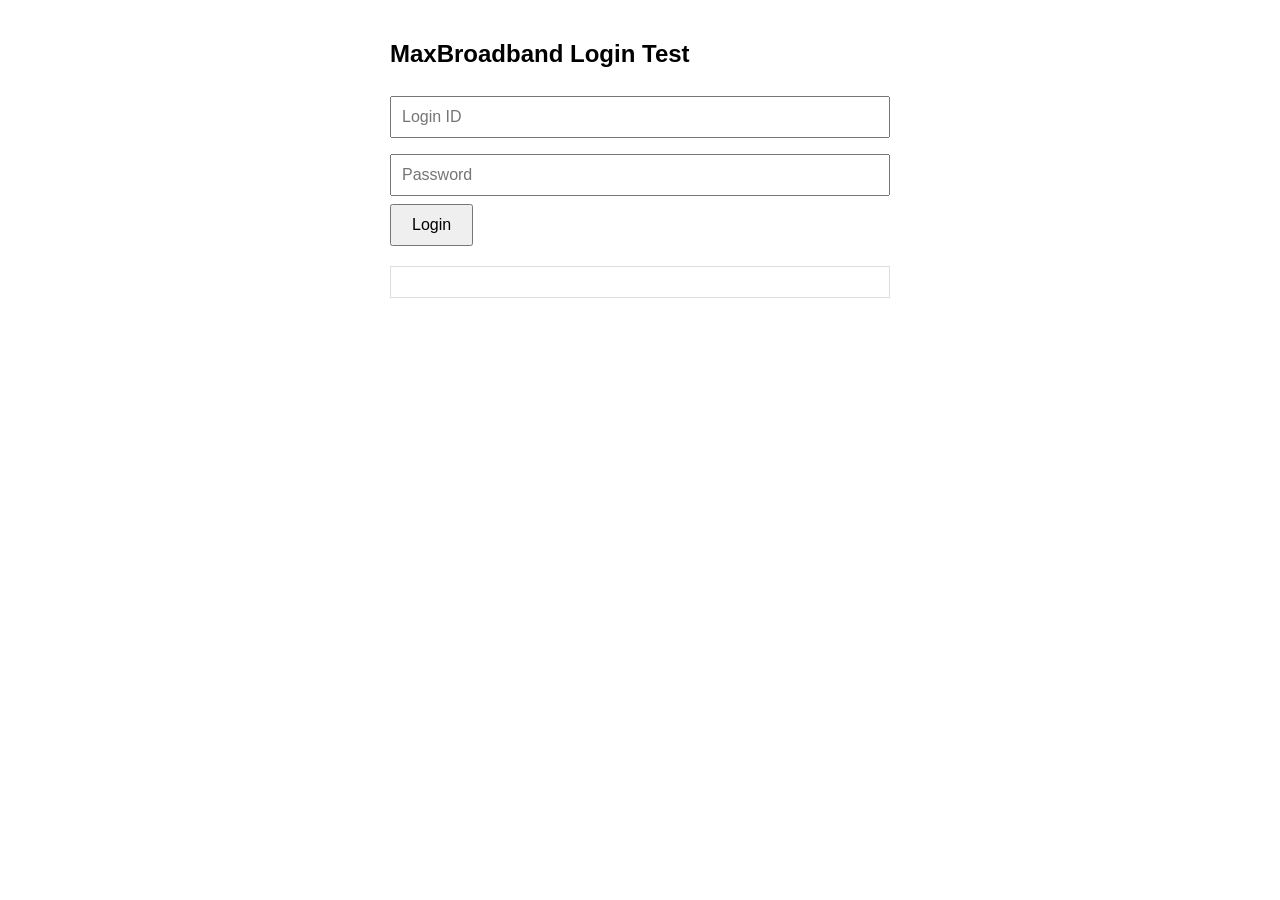
==== app/index.html @ 8b1e8afd "Update and rename Index.html to index.html" ====
<!DOCTYPE html>
<html lang="en">
<head>
<meta charset="UTF-8">
<meta name="viewport" content="width=device-width, initial-scale=1.0">
<title>MaxBroadband Test</title>

<style>
body{
    font-family:Arial,Helvetica,sans-serif;
    max-width:500px;
    margin:40px auto;
}

input{
    width:100%;
    padding:10px;
    margin:8px 0;
    font-size:16px;
    box-sizing:border-box;
}

button{
    padding:10px 20px;
    font-size:16px;
    cursor:pointer;
}

#result{
    margin-top:20px;
    padding:15px;
    border:1px solid #ddd;
    white-space:pre-wrap;
}
</style>

</head>
<body>

<h2>MaxBroadband Login Test</h2>

<input
id="loginid"
type="text"
placeholder="Login ID">

<input
id="password"
type="password"
placeholder="Password">

<button onclick="login()">Login</button>

<div id="result"></div>

<script>

const API_URL="https://script.google.com/macros/s/AKfycbzWi2x4UZiRpmOGsx5fCsBOaH9tG3mG81Mv1aFG2BUrvxnAa3AdLWZ3X69BQLiJ2ZZ1gQ/exec";

async function login(){

    const loginid=document.getElementById("loginid").value.trim();
    const password=document.getElementById("password").value.trim();

    document.getElementById("result").innerHTML="Loading...";

    try{

        const url=
        API_URL+
        "?action=login"+
        "&loginid="+encodeURIComponent(loginid)+
        "&password="+encodeURIComponent(password);

        const response=await fetch(url);

        const data=await response.json();

        if(data.success){

            document.getElementById("result").innerHTML=
`Customer Name : ${data.data["Customer Name"]}

Customer ID : ${data.data["Customer ID"]}

Contact No : ${data.data["Contact No"]}

Mail ID : ${data.data["Mail ID"]}`;

        }else{

            document.getElementById("result").innerHTML=data.message;

        }

    }catch(err){

        document.getElementById("result").innerHTML=err;

    }

}

</script>

</body>
</html>
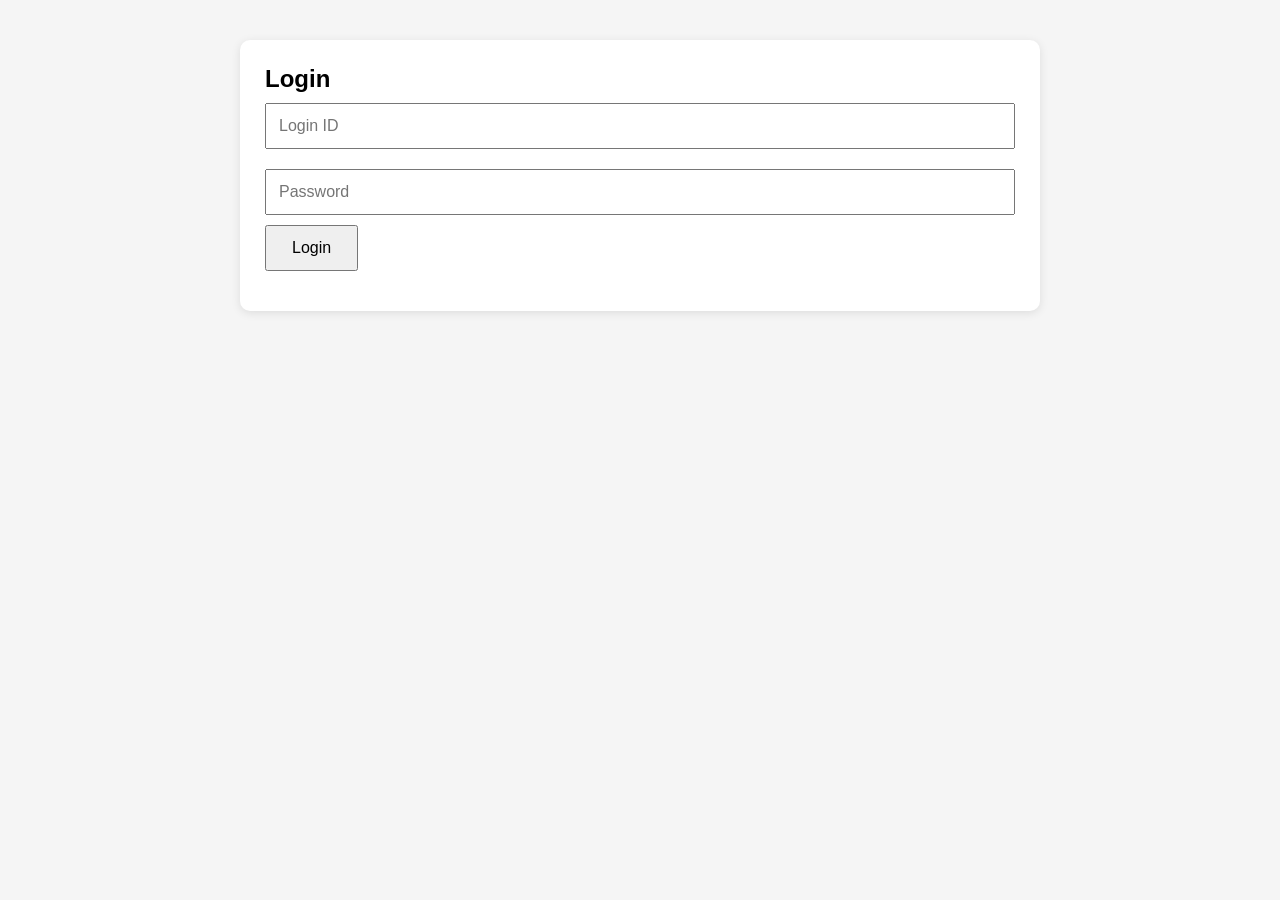
==== commit 5b7724f9: "Update index.html" ====
--- a/app/index.html
+++ b/app/index.html
@@ -3,55 +3,118 @@
 <head>
 <meta charset="UTF-8">
 <meta name="viewport" content="width=device-width, initial-scale=1.0">
-<title>MaxBroadband Test</title>
+<title>MaxBroadband Login Test</title>
 
 <style>
+*{
+    margin:0;
+    padding:0;
+    box-sizing:border-box;
+    font-family:Arial,Helvetica,sans-serif;
+}
+
 body{
-    font-family:Arial,Helvetica,sans-serif;
-    max-width:500px;
-    margin:40px auto;
+    background:#f5f5f5;
+    padding:40px;
+}
+
+.container{
+    max-width:800px;
+    margin:auto;
+}
+
+.card{
+    background:#fff;
+    padding:25px;
+    border-radius:10px;
+    box-shadow:0 2px 10px rgba(0,0,0,.1);
 }
 
 input{
     width:100%;
-    padding:10px;
-    margin:8px 0;
+    padding:12px;
+    margin:10px 0;
     font-size:16px;
-    box-sizing:border-box;
 }
 
 button{
-    padding:10px 20px;
+    padding:12px 25px;
+    cursor:pointer;
     font-size:16px;
-    cursor:pointer;
 }
 
-#result{
-    margin-top:20px;
-    padding:15px;
-    border:1px solid #ddd;
-    white-space:pre-wrap;
+#error{
+    color:red;
+    margin-top:15px;
+    font-weight:bold;
+}
+
+#dashboard{
+    display:none;
+    margin-top:30px;
+}
+
+table{
+    width:100%;
+    border-collapse:collapse;
+}
+
+td{
+    padding:10px;
+    border-bottom:1px solid #eee;
+}
+
+td:first-child{
+    width:220px;
+    font-weight:bold;
+    background:#fafafa;
 }
 </style>
 
 </head>
 <body>
 
-<h2>MaxBroadband Login Test</h2>
+<div class="container">
 
-<input
-id="loginid"
-type="text"
-placeholder="Login ID">
+<div class="card">
 
-<input
-id="password"
-type="password"
-placeholder="Password">
+<h2>Login</h2>
+
+<input id="loginid" placeholder="Login ID">
+
+<input id="password" type="password" placeholder="Password">
 
 <button onclick="login()">Login</button>
 
-<div id="result"></div>
+<div id="error"></div>
+
+<div id="dashboard">
+
+<h2 style="margin:20px 0;">Customer Details</h2>
+
+<table>
+
+<tr><td>Customer Name</td><td id="customerName"></td></tr>
+<tr><td>Customer ID</td><td id="customerId"></td></tr>
+<tr><td>Contact No</td><td id="contactNo"></td></tr>
+<tr><td>Mail ID</td><td id="mailId"></td></tr>
+<tr><td>Address</td><td id="address"></td></tr>
+<tr><td>Plan Home</td><td id="planHome"></td></tr>
+<tr><td>Plan B</td><td id="planB"></td></tr>
+<tr><td>OTT Plan</td><td id="ottPlan"></td></tr>
+<tr><td>TV Plan</td><td id="tvPlan"></td></tr>
+<tr><td>Device Detail</td><td id="deviceDetail"></td></tr>
+<tr><td>Installation Date</td><td id="installationDate"></td></tr>
+<tr><td>Recharge Date</td><td id="rechargeDate"></td></tr>
+<tr><td>Expiry Date</td><td id="expiryDate"></td></tr>
+
+</table>
+
+</div>
+
+</div>
+
+</div>
 
 <script>
 
@@ -59,43 +122,54 @@
 
 async function login(){
 
+    document.getElementById("error").innerHTML="";
+    document.getElementById("dashboard").style.display="none";
+
     const loginid=document.getElementById("loginid").value.trim();
     const password=document.getElementById("password").value.trim();
 
-    document.getElementById("result").innerHTML="Loading...";
-
     try{
 
-        const url=
-        API_URL+
+        const url=API_URL+
         "?action=login"+
         "&loginid="+encodeURIComponent(loginid)+
         "&password="+encodeURIComponent(password);
 
         const response=await fetch(url);
 
-        const data=await response.json();
+        const text=await response.text();
 
-        if(data.success){
+        const result=JSON.parse(text);
 
-            document.getElementById("result").innerHTML=
-`Customer Name : ${data.data["Customer Name"]}
+        if(!result.success){
 
-Customer ID : ${data.data["Customer ID"]}
-
-Contact No : ${data.data["Contact No"]}
-
-Mail ID : ${data.data["Mail ID"]}`;
-
-        }else{
-
-            document.getElementById("result").innerHTML=data.message;
+            document.getElementById("error").innerHTML=result.message;
+            return;
 
         }
 
-    }catch(err){
+        const d=result.data;
 
-        document.getElementById("result").innerHTML=err;
+        document.getElementById("customerName").innerText=d["Customer Name"]||"";
+        document.getElementById("customerId").innerText=d["Customer ID"]||"";
+        document.getElementById("contactNo").innerText=d["Contact No"]||"";
+        document.getElementById("mailId").innerText=d["Mail ID"]||"";
+        document.getElementById("address").innerText=d["address"]||"";
+        document.getElementById("planHome").innerText=d["Plan home"]||"";
+        document.getElementById("planB").innerText=d["Plan B"]||"";
+        document.getElementById("ottPlan").innerText=d["OTT Plan"]||"";
+        document.getElementById("tvPlan").innerText=d["TV Plan"]||"";
+        document.getElementById("deviceDetail").innerText=d["Device Detail"]||"";
+        document.getElementById("installationDate").innerText=d["Installation  date"]||"";
+        document.getElementById("rechargeDate").innerText=d["Recharge date"]||"";
+        document.getElementById("expiryDate").innerText=d["Expiry Date"]||"";
+
+        document.getElementById("dashboard").style.display="block";
+
+    }
+    catch(err){
+
+        document.getElementById("error").innerHTML=err;
 
     }
 
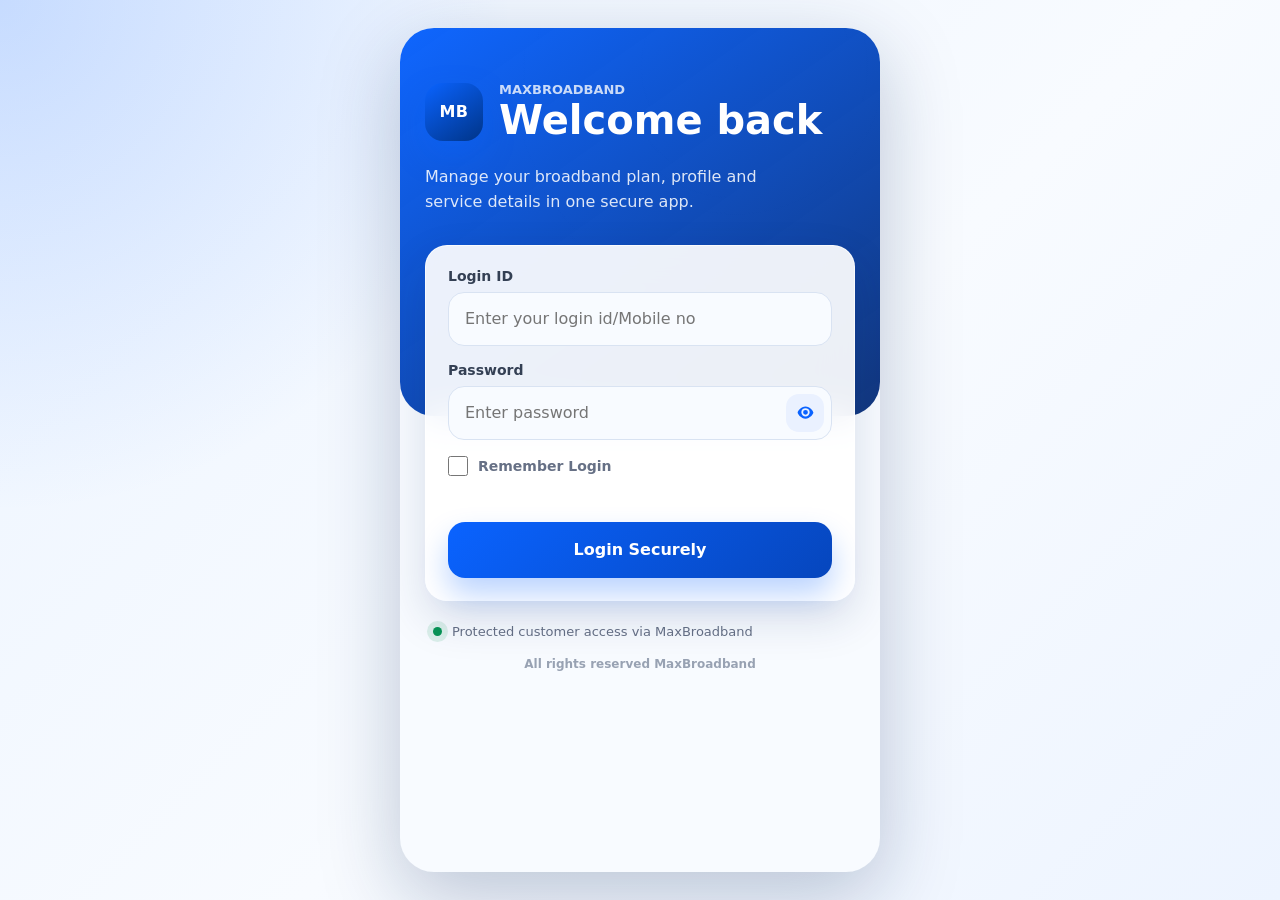
==== commit 12030a31: "Add files via upload" ====
--- a/app/index.html
+++ b/app/index.html
@@ -1,181 +1,175 @@
 <!DOCTYPE html>
 <html lang="en">
 <head>
-<meta charset="UTF-8">
-<meta name="viewport" content="width=device-width, initial-scale=1.0">
-<title>MaxBroadband Login Test</title>
-
-<style>
-*{
-    margin:0;
-    padding:0;
-    box-sizing:border-box;
-    font-family:Arial,Helvetica,sans-serif;
-}
-
-body{
-    background:#f5f5f5;
-    padding:40px;
-}
-
-.container{
-    max-width:800px;
-    margin:auto;
-}
-
-.card{
-    background:#fff;
-    padding:25px;
-    border-radius:10px;
-    box-shadow:0 2px 10px rgba(0,0,0,.1);
-}
-
-input{
-    width:100%;
-    padding:12px;
-    margin:10px 0;
-    font-size:16px;
-}
-
-button{
-    padding:12px 25px;
-    cursor:pointer;
-    font-size:16px;
-}
-
-#error{
-    color:red;
-    margin-top:15px;
-    font-weight:bold;
-}
-
-#dashboard{
-    display:none;
-    margin-top:30px;
-}
-
-table{
-    width:100%;
-    border-collapse:collapse;
-}
-
-td{
-    padding:10px;
-    border-bottom:1px solid #eee;
-}
-
-td:first-child{
-    width:220px;
-    font-weight:bold;
-    background:#fafafa;
-}
-</style>
-
+    <meta charset="UTF-8">
+    <meta name="viewport" content="width=device-width, initial-scale=1, viewport-fit=cover">
+    <meta name="theme-color" content="#0a63ff">
+    <meta name="description" content="MaxBroadband customer portal for profile and plan details.">
+    <meta name="apple-mobile-web-app-capable" content="yes">
+    <meta name="apple-mobile-web-app-status-bar-style" content="black-translucent">
+    <meta name="apple-mobile-web-app-title" content="MaxBroadband">
+    <title>MaxBroadband</title>
+    <link rel="manifest" href="manifest.json">
+    <link rel="icon" href="assets/favicon.svg" type="image/svg+xml">
+    <link rel="apple-touch-icon" href="assets/icon-192.png">
+    <link rel="stylesheet" href="css/style.css">
 </head>
 <body>
+    <div id="splash" class="splash" aria-hidden="true">
+        <div class="brand-mark brand-mark-lg">MB</div>
+        <div class="splash-loader"></div>
+    </div>
 
-<div class="container">
+    <main class="phone-shell" id="app">
+        <section class="screen login-screen is-active" id="loginScreen" aria-labelledby="loginTitle">
+            <div class="login-bg"></div>
+            <div class="login-content">
+                <div class="brand-row">
+                    <div class="brand-mark" aria-label="MaxBroadband logo">MB</div>
+                    <div>
+                        <p class="eyebrow">MaxBroadband</p>
+                        <h1 id="loginTitle">Welcome back</h1>
+                    </div>
+                </div>
 
-<div class="card">
+                <p class="login-subtitle">Manage your broadband plan, profile and service details in one secure app.</p>
 
-<h2>Login</h2>
+                <form id="loginForm" class="login-card" autocomplete="on">
+                    <label class="field">
+                        <span>Login ID</span>
+                        <input id="loginid" name="loginid" type="text" inputmode="text" autocomplete="username" placeholder="Enter your login id/Mobile no" required>
+                    </label>
 
-<input id="loginid" placeholder="Login ID">
+                    <label class="field password-field">
+                        <span>Password</span>
+                        <div class="password-wrap">
+                            <input id="password" name="password" type="password" autocomplete="current-password" placeholder="Enter password" required>
+                            <button class="icon-btn" id="togglePassword" type="button" aria-label="Show password">
+                                <svg viewBox="0 0 24 24" aria-hidden="true"><path d="M12 5c5 0 9 5.2 9 7s-4 7-9 7-9-5.2-9-7 4-7 9-7Zm0 11.5A4.5 4.5 0 1 0 12 7a4.5 4.5 0 0 0 0 9.5Zm0-2A2.5 2.5 0 1 1 12 9a2.5 2.5 0 0 1 0 5.5Z"/></svg>
+                            </button>
+                        </div>
+                    </label>
 
-<input id="password" type="password" placeholder="Password">
+                    <div class="form-options">
+                        <label class="checkline">
+                            <input id="rememberLogin" type="checkbox">
+                            <span>Remember Login</span>
+                        </label>
+                    </div>
 
-<button onclick="login()">Login</button>
+                    <div id="loginError" class="error-message" role="alert"></div>
 
-<div id="error"></div>
+                    <button id="loginButton" class="primary-btn" type="submit">
+                        <span>Login Securely</span>
+                        <span class="btn-spinner" aria-hidden="true"></span>
+                    </button>
+                </form>
 
-<div id="dashboard">
+                <div class="trust-strip">
+                    <span></span>
+                    <p>Protected customer access via MaxBroadband</p>
+                </div>
 
-<h2 style="margin:20px 0;">Customer Details</h2>
+                <p class="copyright">All rights reserved MaxBroadband</p>
+            </div>
+        </section>
 
-<table>
+        <section class="screen home-screen" id="homeScreen" aria-label="Customer dashboard">
+            <div class="pull-indicator" id="pullIndicator">Release to refresh</div>
 
-<tr><td>Customer Name</td><td id="customerName"></td></tr>
-<tr><td>Customer ID</td><td id="customerId"></td></tr>
-<tr><td>Contact No</td><td id="contactNo"></td></tr>
-<tr><td>Mail ID</td><td id="mailId"></td></tr>
-<tr><td>Address</td><td id="address"></td></tr>
-<tr><td>Plan Home</td><td id="planHome"></td></tr>
-<tr><td>Plan B</td><td id="planB"></td></tr>
-<tr><td>OTT Plan</td><td id="ottPlan"></td></tr>
-<tr><td>TV Plan</td><td id="tvPlan"></td></tr>
-<tr><td>Device Detail</td><td id="deviceDetail"></td></tr>
-<tr><td>Installation Date</td><td id="installationDate"></td></tr>
-<tr><td>Recharge Date</td><td id="rechargeDate"></td></tr>
-<tr><td>Expiry Date</td><td id="expiryDate"></td></tr>
+            <header class="home-header">
+                <div>
+                    <p class="greeting" id="greeting">Good Morning</p>
+                    <h2 id="headerName">Customer</h2>
+                    <p class="customer-id" id="headerCustomerId">ID</p>
+                </div>
+                <div class="header-actions">
+                    <button class="install-btn" id="installButton" type="button">Install</button>
+                    <button class="logout-btn" id="logoutButton" type="button">Logout</button>
+                    <button class="avatar" id="avatar" type="button" aria-label="Customer account">MB</button>
+                </div>
+            </header>
 
-</table>
+            <div class="status-card">
+                <div>
+                    <p>Connection Status</p>
+                    <h3 id="connectionStatus">Checking</h3>
+                </div>
+                <span class="status-badge" id="statusBadge">-</span>
+            </div>
 
-</div>
+            <div class="success-toast" id="successToast" role="status">
+                <span class="checkmark"></span>
+                Login successful
+            </div>
 
-</div>
+            <section class="tab-panel is-active" id="profileTab" aria-labelledby="profileNav">
+                <div class="section-heading">
+                    <p>Account</p>
+                    <h3>Profile</h3>
+                </div>
+                <div class="cards-grid" id="profileCards"></div>
+            </section>
 
-</div>
+            <section class="tab-panel" id="planTab" aria-labelledby="planNav">
+                <div class="section-heading">
+                    <p>Subscription</p>
+                    <h3>My Plan</h3>
+                </div>
+                <div class="plan-hero">
+                    <div>
+                        <p>Primary plan</p>
+                        <h3 id="planTitle">Broadband Plan</h3>
+                        <small id="daysLeft">Plan validity unavailable</small>
+                    </div>
+                    <span class="status-badge" id="planStatus">-</span>
+                </div>
+                <div class="cards-grid" id="planCards"></div>
+            </section>
 
-<script>
+            <div class="empty-state" id="emptyState">
+                <div class="empty-icon">!</div>
+                <h3>No details found</h3>
+                <p>Your account is connected, but these details are not available yet.</p>
+            </div>
 
-const API_URL="https://script.google.com/macros/s/AKfycbzWi2x4UZiRpmOGsx5fCsBOaH9tG3mG81Mv1aFG2BUrvxnAa3AdLWZ3X69BQLiJ2ZZ1gQ/exec";
+            <nav class="bottom-nav" aria-label="Primary navigation">
+                <button class="nav-btn is-active" id="profileNav" type="button" data-tab="profileTab">
+                    <svg viewBox="0 0 24 24" aria-hidden="true"><path d="M12 12a4 4 0 1 0 0-8 4 4 0 0 0 0 8Zm0 2c-4.4 0-8 2.2-8 5v1h16v-1c0-2.8-3.6-5-8-5Z"/></svg>
+                    <span>Profile</span>
+                </button>
+                <button class="nav-btn" id="planNav" type="button" data-tab="planTab">
+                    <svg viewBox="0 0 24 24" aria-hidden="true"><path d="M5 4h14a2 2 0 0 1 2 2v12a2 2 0 0 1-2 2H5a2 2 0 0 1-2-2V6a2 2 0 0 1 2-2Zm2 4v2h10V8H7Zm0 4v2h7v-2H7Z"/></svg>
+                    <span>My Plan</span>
+                </button>
+            </nav>
+        </section>
+    </main>
 
-async function login(){
+    <div class="install-overlay" id="installOverlay" hidden>
+        <div class="install-sheet" role="dialog" aria-modal="true" aria-labelledby="installTitle">
+            <div class="install-sheet-top">
+                <div class="brand-mark">MB</div>
+                <button class="sheet-close" id="closeInstallSheet" type="button" aria-label="Close install popup">x</button>
+            </div>
+            <h2 id="installTitle">Install MaxBroadband</h2>
+            <p>Get quick access to your profile, plan validity and broadband details from your home screen.</p>
+            <div class="install-actions">
+                <button class="secondary-btn" id="cancelInstall" type="button">Later</button>
+                <button class="primary-btn compact" id="confirmInstall" type="button">
+                    <span>Install App</span>
+                    <span class="btn-spinner" aria-hidden="true"></span>
+                </button>
+            </div>
+        </div>
+    </div>
 
-    document.getElementById("error").innerHTML="";
-    document.getElementById("dashboard").style.display="none";
+    <template id="skeletonTemplate">
+        <div class="detail-card skeleton"></div>
+        <div class="detail-card skeleton"></div>
+        <div class="detail-card skeleton"></div>
+    </template>
 
-    const loginid=document.getElementById("loginid").value.trim();
-    const password=document.getElementById("password").value.trim();
-
-    try{
-
-        const url=API_URL+
-        "?action=login"+
-        "&loginid="+encodeURIComponent(loginid)+
-        "&password="+encodeURIComponent(password);
-
-        const response=await fetch(url);
-
-        const text=await response.text();
-
-        const result=JSON.parse(text);
-
-        if(!result.success){
-
-            document.getElementById("error").innerHTML=result.message;
-            return;
-
-        }
-
-        const d=result.data;
-
-        document.getElementById("customerName").innerText=d["Customer Name"]||"";
-        document.getElementById("customerId").innerText=d["Customer ID"]||"";
-        document.getElementById("contactNo").innerText=d["Contact No"]||"";
-        document.getElementById("mailId").innerText=d["Mail ID"]||"";
-        document.getElementById("address").innerText=d["address"]||"";
-        document.getElementById("planHome").innerText=d["Plan home"]||"";
-        document.getElementById("planB").innerText=d["Plan B"]||"";
-        document.getElementById("ottPlan").innerText=d["OTT Plan"]||"";
-        document.getElementById("tvPlan").innerText=d["TV Plan"]||"";
-        document.getElementById("deviceDetail").innerText=d["Device Detail"]||"";
-        document.getElementById("installationDate").innerText=d["Installation  date"]||"";
-        document.getElementById("rechargeDate").innerText=d["Recharge date"]||"";
-        document.getElementById("expiryDate").innerText=d["Expiry Date"]||"";
-
-        document.getElementById("dashboard").style.display="block";
-
-    }
-    catch(err){
-
-        document.getElementById("error").innerHTML=err;
-
-    }
-
-}
-
-</script>
-
+    <script src="js/app.js" defer></script>
 </body>
 </html>
--- a/app/css/style.css
+++ b/app/css/style.css
@@ -0,0 +1,853 @@
+:root {
+    --brand: #0a63ff;
+    --brand-dark: #063ea8;
+    --brand-soft: #eaf1ff;
+    --ink: #101828;
+    --muted: #667085;
+    --line: #e5eaf2;
+    --surface: #ffffff;
+    --surface-soft: #f6f9ff;
+    --success: #079455;
+    --success-bg: #dcfae6;
+    --danger: #d92d20;
+    --danger-bg: #fee4e2;
+    --shadow: 0 18px 45px rgba(13, 45, 101, .14);
+    --radius: 22px;
+    --safe-bottom: env(safe-area-inset-bottom, 0px);
+}
+
+* {
+    box-sizing: border-box;
+    margin: 0;
+    padding: 0;
+    -webkit-tap-highlight-color: transparent;
+}
+
+html {
+    background: #dce8fb;
+}
+
+body {
+    min-height: 100vh;
+    min-height: 100dvh;
+    color: var(--ink);
+    background:
+        radial-gradient(circle at top left, rgba(65, 132, 255, .22), transparent 32rem),
+        linear-gradient(135deg, #ecf4ff 0%, #f8fbff 55%, #edf4ff 100%);
+    font-family: Inter, ui-sans-serif, system-ui, -apple-system, BlinkMacSystemFont, "Segoe UI", Arial, sans-serif;
+}
+
+button,
+input {
+    font: inherit;
+}
+
+button {
+    border: 0;
+    position: relative;
+    overflow: hidden;
+}
+
+.phone-shell {
+    position: relative;
+    width: 100%;
+    min-height: 100vh;
+    min-height: 100dvh;
+    margin: 0 auto;
+    background: #f8fbff;
+    overflow: hidden;
+}
+
+.screen {
+    display: none;
+    min-height: 100vh;
+    min-height: 100dvh;
+}
+
+.screen.is-active {
+    display: block;
+    animation: screenIn .32s ease both;
+}
+
+.splash {
+    position: fixed;
+    inset: 0;
+    z-index: 50;
+    display: grid;
+    place-content: center;
+    gap: 22px;
+    background: linear-gradient(150deg, #0a63ff, #073884);
+    transition: opacity .4s ease, visibility .4s ease;
+}
+
+.splash.is-hidden {
+    opacity: 0;
+    visibility: hidden;
+}
+
+.splash-loader {
+    width: 42px;
+    height: 42px;
+    border: 4px solid rgba(255, 255, 255, .32);
+    border-top-color: #fff;
+    border-radius: 50%;
+    animation: spin .8s linear infinite;
+    justify-self: center;
+}
+
+.brand-mark {
+    display: grid;
+    place-items: center;
+    width: 58px;
+    height: 58px;
+    flex: 0 0 auto;
+    color: #fff;
+    background: linear-gradient(145deg, #0a63ff, #003487);
+    border-radius: 18px;
+    box-shadow: 0 14px 30px rgba(10, 99, 255, .34);
+    font-weight: 900;
+    letter-spacing: .5px;
+}
+
+.brand-mark-lg {
+    width: 82px;
+    height: 82px;
+    border-radius: 26px;
+    background: rgba(255, 255, 255, .18);
+    border: 1px solid rgba(255, 255, 255, .28);
+    backdrop-filter: blur(16px);
+}
+
+.login-screen {
+    position: relative;
+    padding: max(28px, env(safe-area-inset-top)) 20px 24px;
+}
+
+.login-bg {
+    position: absolute;
+    inset: 0 0 auto 0;
+    height: 46%;
+    background:
+        linear-gradient(145deg, rgba(10, 99, 255, .98), rgba(3, 42, 117, .94)),
+        radial-gradient(circle at 70% 10%, rgba(255, 255, 255, .28), transparent 18rem);
+    border-bottom-left-radius: 34px;
+    border-bottom-right-radius: 34px;
+}
+
+.login-content {
+    position: relative;
+    z-index: 1;
+    max-width: 430px;
+    margin: 0 auto;
+    padding-top: 26px;
+}
+
+.brand-row {
+    display: flex;
+    align-items: center;
+    gap: 16px;
+    color: #fff;
+}
+
+.eyebrow {
+    color: rgba(255, 255, 255, .78);
+    font-size: 13px;
+    font-weight: 700;
+    text-transform: uppercase;
+}
+
+.brand-row h1 {
+    margin-top: 2px;
+    font-size: clamp(30px, 9vw, 40px);
+    line-height: 1.05;
+    letter-spacing: 0;
+}
+
+.login-subtitle {
+    max-width: 340px;
+    margin: 24px 0 30px;
+    color: rgba(255, 255, 255, .86);
+    font-size: 16px;
+    line-height: 1.55;
+}
+
+.login-card {
+    padding: 22px;
+    background: rgba(255, 255, 255, .92);
+    border: 1px solid rgba(255, 255, 255, .72);
+    border-radius: var(--radius);
+    box-shadow: var(--shadow);
+    backdrop-filter: blur(18px);
+}
+
+.field {
+    display: block;
+    margin-bottom: 16px;
+}
+
+.field span {
+    display: block;
+    margin-bottom: 8px;
+    color: #344054;
+    font-size: 14px;
+    font-weight: 800;
+}
+
+.field input {
+    width: 100%;
+    height: 54px;
+    padding: 0 16px;
+    color: var(--ink);
+    background: #f8fbff;
+    border: 1px solid #d9e3f2;
+    border-radius: 16px;
+    outline: none;
+    transition: border-color .2s ease, box-shadow .2s ease, background .2s ease;
+}
+
+.field input:focus {
+    background: #fff;
+    border-color: var(--brand);
+    box-shadow: 0 0 0 4px rgba(10, 99, 255, .12);
+}
+
+.password-wrap {
+    position: relative;
+}
+
+.password-wrap input {
+    padding-right: 58px;
+}
+
+.icon-btn {
+    position: absolute;
+    right: 8px;
+    top: 8px;
+    display: grid;
+    place-items: center;
+    width: 38px;
+    height: 38px;
+    color: var(--brand);
+    background: var(--brand-soft);
+    border-radius: 13px;
+    cursor: pointer;
+}
+
+svg {
+    width: 21px;
+    height: 21px;
+    fill: currentColor;
+}
+
+.form-options {
+    display: flex;
+    justify-content: space-between;
+    align-items: center;
+    margin-bottom: 14px;
+}
+
+.checkline {
+    display: flex;
+    align-items: center;
+    gap: 10px;
+    color: var(--muted);
+    font-size: 14px;
+    font-weight: 700;
+}
+
+.checkline input {
+    width: 20px;
+    height: 20px;
+    accent-color: var(--brand);
+}
+
+.error-message {
+    min-height: 22px;
+    margin-bottom: 10px;
+    color: var(--danger);
+    font-size: 14px;
+    font-weight: 800;
+    line-height: 1.45;
+}
+
+.primary-btn {
+    position: relative;
+    display: flex;
+    align-items: center;
+    justify-content: center;
+    gap: 12px;
+    width: 100%;
+    height: 56px;
+    color: #fff;
+    background: linear-gradient(135deg, #0a63ff, #0646bd);
+    border-radius: 17px;
+    box-shadow: 0 16px 30px rgba(10, 99, 255, .28);
+    font-weight: 900;
+    cursor: pointer;
+    overflow: hidden;
+    transition: transform .16s ease, box-shadow .16s ease;
+}
+
+.primary-btn:active {
+    transform: translateY(1px) scale(.99);
+}
+
+.primary-btn.is-loading {
+    pointer-events: none;
+}
+
+.btn-spinner {
+    display: none;
+    width: 19px;
+    height: 19px;
+    border: 3px solid rgba(255, 255, 255, .35);
+    border-top-color: #fff;
+    border-radius: 50%;
+    animation: spin .75s linear infinite;
+}
+
+.primary-btn.is-loading .btn-spinner {
+    display: inline-block;
+}
+
+.ripple {
+    position: absolute;
+    border-radius: 50%;
+    background: rgba(255, 255, 255, .42);
+    transform: scale(0);
+    animation: ripple .55s ease-out;
+    pointer-events: none;
+}
+
+.trust-strip {
+    display: flex;
+    align-items: center;
+    gap: 10px;
+    margin: 22px 8px 0;
+    color: var(--muted);
+    font-size: 13px;
+    line-height: 1.4;
+}
+
+.trust-strip span {
+    width: 9px;
+    height: 9px;
+    background: var(--success);
+    border-radius: 50%;
+    box-shadow: 0 0 0 6px rgba(7, 148, 85, .12);
+}
+
+.copyright {
+    margin-top: 16px;
+    color: #98a2b3;
+    font-size: 12px;
+    font-weight: 800;
+    text-align: center;
+}
+
+.home-screen {
+    position: relative;
+    padding: max(22px, env(safe-area-inset-top)) 18px calc(92px + var(--safe-bottom));
+    background:
+        linear-gradient(180deg, #0a63ff 0, #0a63ff 185px, #f8fbff 186px);
+}
+
+.home-header {
+    display: flex;
+    justify-content: space-between;
+    align-items: center;
+    gap: 16px;
+    margin: 8px 0 22px;
+    color: #fff;
+}
+
+.greeting {
+    color: rgba(255, 255, 255, .82);
+    font-size: 14px;
+    font-weight: 800;
+}
+
+.home-header h2 {
+    max-width: 250px;
+    margin-top: 5px;
+    font-size: 30px;
+    line-height: 1.05;
+    overflow-wrap: anywhere;
+}
+
+.customer-id {
+    margin-top: 7px;
+    color: rgba(255, 255, 255, .72);
+    font-size: 13px;
+    font-weight: 800;
+}
+
+.avatar {
+    display: grid;
+    place-items: center;
+    width: 56px;
+    height: 56px;
+    color: #0a63ff;
+    background: #fff;
+    border-radius: 19px;
+    box-shadow: 0 12px 28px rgba(0, 37, 107, .22);
+    font-weight: 900;
+}
+
+.header-actions {
+    display: flex;
+    align-items: center;
+    gap: 10px;
+}
+
+.logout-btn {
+    min-height: 38px;
+    padding: 0 12px;
+    color: #fff;
+    background: rgba(255, 255, 255, .18);
+    border: 1px solid rgba(255, 255, 255, .26);
+    border-radius: 13px;
+    font-size: 12px;
+    font-weight: 950;
+    cursor: pointer;
+    backdrop-filter: blur(12px);
+}
+
+.install-btn {
+    display: none;
+    min-height: 38px;
+    padding: 0 13px;
+    color: #0a63ff;
+    background: rgba(255, 255, 255, .92);
+    border-radius: 13px;
+    box-shadow: 0 10px 22px rgba(0, 37, 107, .16);
+    font-size: 12px;
+    font-weight: 950;
+    cursor: pointer;
+}
+
+.install-btn.is-visible {
+    display: inline-flex;
+    align-items: center;
+}
+
+.install-overlay {
+    position: fixed;
+    inset: 0;
+    z-index: 80;
+    display: grid;
+    place-items: end center;
+    padding: 18px;
+    background: rgba(16, 24, 40, .46);
+    backdrop-filter: blur(10px);
+}
+
+.install-overlay[hidden] {
+    display: none;
+}
+
+.install-sheet {
+    width: min(100%, 430px);
+    padding: 20px;
+    color: var(--ink);
+    background:
+        linear-gradient(180deg, rgba(255, 255, 255, .96), rgba(248, 251, 255, .96)),
+        radial-gradient(circle at top right, rgba(10, 99, 255, .16), transparent 13rem);
+    border: 1px solid rgba(255, 255, 255, .82);
+    border-radius: 26px;
+    box-shadow: 0 24px 80px rgba(12, 39, 89, .32);
+    animation: sheetIn .28s ease both;
+}
+
+.install-sheet-top {
+    display: flex;
+    align-items: center;
+    justify-content: space-between;
+    margin-bottom: 16px;
+}
+
+.sheet-close {
+    display: grid;
+    place-items: center;
+    width: 38px;
+    height: 38px;
+    color: var(--muted);
+    background: #eef4ff;
+    border-radius: 13px;
+    font-size: 18px;
+    font-weight: 900;
+    cursor: pointer;
+}
+
+.install-sheet h2 {
+    font-size: 24px;
+    line-height: 1.15;
+}
+
+.install-sheet p {
+    margin-top: 9px;
+    color: var(--muted);
+    line-height: 1.55;
+}
+
+.install-actions {
+    display: grid;
+    grid-template-columns: .85fr 1.15fr;
+    gap: 10px;
+    margin-top: 20px;
+}
+
+.secondary-btn {
+    min-height: 52px;
+    color: var(--brand);
+    background: var(--brand-soft);
+    border-radius: 16px;
+    font-weight: 950;
+    cursor: pointer;
+}
+
+.primary-btn.compact {
+    height: 52px;
+    border-radius: 16px;
+}
+
+.status-card,
+.plan-hero {
+    display: flex;
+    align-items: center;
+    justify-content: space-between;
+    gap: 12px;
+    margin-bottom: 18px;
+    padding: 18px;
+    background: rgba(255, 255, 255, .94);
+    border: 1px solid rgba(255, 255, 255, .78);
+    border-radius: var(--radius);
+    box-shadow: var(--shadow);
+}
+
+.status-card p,
+.plan-hero p,
+.section-heading p {
+    color: var(--muted);
+    font-size: 13px;
+    font-weight: 800;
+    text-transform: uppercase;
+}
+
+.status-card h3,
+.plan-hero h3 {
+    margin-top: 5px;
+    font-size: 20px;
+    line-height: 1.2;
+}
+
+.plan-hero small {
+    display: inline-block;
+    margin-top: 7px;
+    color: var(--muted);
+    font-size: 13px;
+    font-weight: 850;
+}
+
+.status-badge {
+    display: inline-flex;
+    align-items: center;
+    justify-content: center;
+    min-width: 78px;
+    min-height: 34px;
+    padding: 8px 12px;
+    border-radius: 999px;
+    background: #eef4ff;
+    color: var(--brand-dark);
+    font-size: 12px;
+    font-weight: 950;
+}
+
+.status-badge.active {
+    color: var(--success);
+    background: var(--success-bg);
+}
+
+.status-badge.expired {
+    color: var(--danger);
+    background: var(--danger-bg);
+}
+
+.section-heading {
+    margin: 22px 2px 12px;
+}
+
+.section-heading h3 {
+    margin-top: 3px;
+    font-size: 23px;
+}
+
+.tab-panel {
+    display: none;
+}
+
+.tab-panel.is-active {
+    display: block;
+    animation: tabIn .28s ease both;
+}
+
+.cards-grid {
+    display: grid;
+    gap: 12px;
+}
+
+.detail-card {
+    display: grid;
+    grid-template-columns: 44px 1fr;
+    gap: 13px;
+    min-height: 76px;
+    padding: 15px;
+    background: var(--surface);
+    border: 1px solid var(--line);
+    border-radius: 20px;
+    box-shadow: 0 10px 24px rgba(20, 56, 108, .07);
+}
+
+.detail-icon {
+    display: grid;
+    place-items: center;
+    width: 44px;
+    height: 44px;
+    color: var(--brand);
+    background: var(--brand-soft);
+    border-radius: 15px;
+    font-weight: 900;
+}
+
+.detail-card p {
+    color: var(--muted);
+    font-size: 13px;
+    font-weight: 800;
+}
+
+.detail-card strong {
+    display: block;
+    margin-top: 5px;
+    color: var(--ink);
+    font-size: 16px;
+    line-height: 1.35;
+    overflow-wrap: anywhere;
+}
+
+.bottom-nav {
+    position: fixed;
+    left: 50%;
+    bottom: 0;
+    z-index: 10;
+    display: grid;
+    grid-template-columns: 1fr 1fr;
+    gap: 8px;
+    width: min(100%, 480px);
+    padding: 10px 16px calc(10px + var(--safe-bottom));
+    background: rgba(255, 255, 255, .9);
+    border-top: 1px solid rgba(229, 234, 242, .8);
+    box-shadow: 0 -14px 34px rgba(20, 56, 108, .12);
+    transform: translateX(-50%);
+    backdrop-filter: blur(18px);
+}
+
+.nav-btn {
+    position: relative;
+    display: flex;
+    align-items: center;
+    justify-content: center;
+    gap: 8px;
+    height: 56px;
+    color: #667085;
+    background: #f5f8ff;
+    border: 1px solid transparent;
+    border-radius: 18px;
+    font-size: 13px;
+    font-weight: 900;
+    cursor: pointer;
+    transition: background .2s ease, color .2s ease, transform .2s ease;
+}
+
+.nav-btn.is-active {
+    color: #fff;
+    background: linear-gradient(135deg, #0a63ff, #0646bd);
+    border-color: rgba(255, 255, 255, .5);
+    box-shadow: 0 12px 24px rgba(10, 99, 255, .24);
+}
+
+.nav-btn.is-active::after {
+    content: "";
+    position: absolute;
+    left: 50%;
+    bottom: 6px;
+    width: 18px;
+    height: 3px;
+    background: rgba(255, 255, 255, .9);
+    border-radius: 999px;
+    transform: translateX(-50%);
+}
+
+.nav-btn:active {
+    transform: scale(.98);
+}
+
+.success-toast {
+    display: none;
+    align-items: center;
+    gap: 9px;
+    margin: -2px 0 8px;
+    color: var(--success);
+    font-size: 14px;
+    font-weight: 900;
+}
+
+.success-toast.is-visible {
+    display: flex;
+    animation: tabIn .3s ease both;
+}
+
+.checkmark {
+    width: 20px;
+    height: 20px;
+    border-radius: 50%;
+    background: var(--success);
+    position: relative;
+}
+
+.checkmark::after {
+    content: "";
+    position: absolute;
+    left: 6px;
+    top: 4px;
+    width: 5px;
+    height: 9px;
+    border: solid #fff;
+    border-width: 0 2px 2px 0;
+    transform: rotate(45deg);
+}
+
+.empty-state {
+    display: none;
+    margin-top: 28px;
+    padding: 24px 18px;
+    text-align: center;
+    color: var(--muted);
+}
+
+.empty-state.is-visible {
+    display: block;
+}
+
+.empty-icon {
+    display: grid;
+    place-items: center;
+    width: 54px;
+    height: 54px;
+    margin: 0 auto 12px;
+    color: var(--brand);
+    background: var(--brand-soft);
+    border-radius: 18px;
+    font-weight: 900;
+}
+
+.empty-state h3 {
+    margin-bottom: 6px;
+    color: var(--ink);
+}
+
+.skeleton {
+    position: relative;
+    overflow: hidden;
+    min-height: 88px;
+    background: #eef4ff;
+}
+
+.skeleton::after {
+    content: "";
+    position: absolute;
+    inset: 0;
+    background: linear-gradient(90deg, transparent, rgba(255, 255, 255, .74), transparent);
+    transform: translateX(-100%);
+    animation: shimmer 1.2s infinite;
+}
+
+.pull-indicator {
+    position: absolute;
+    top: max(6px, env(safe-area-inset-top));
+    left: 50%;
+    padding: 7px 12px;
+    color: #fff;
+    background: rgba(255, 255, 255, .18);
+    border-radius: 999px;
+    opacity: 0;
+    transform: translate(-50%, -8px);
+    transition: opacity .2s ease, transform .2s ease;
+    font-size: 12px;
+    font-weight: 800;
+}
+
+.pull-indicator.is-visible {
+    opacity: 1;
+    transform: translate(-50%, 0);
+}
+
+@media (min-width: 560px) {
+    body {
+        display: grid;
+        place-items: center;
+        padding: 28px;
+    }
+
+    .phone-shell {
+        max-width: 480px;
+        min-height: min(920px, calc(100vh - 56px));
+        border-radius: 34px;
+        box-shadow: 0 24px 80px rgba(12, 39, 89, .25);
+    }
+
+    .screen,
+    .screen.is-active {
+        min-height: min(920px, calc(100vh - 56px));
+    }
+
+    .bottom-nav {
+        border-bottom-left-radius: 34px;
+        border-bottom-right-radius: 34px;
+    }
+}
+
+@keyframes spin {
+    to { transform: rotate(360deg); }
+}
+
+@keyframes screenIn {
+    from { opacity: 0; transform: translateY(8px); }
+    to { opacity: 1; transform: translateY(0); }
+}
+
+@keyframes tabIn {
+    from { opacity: 0; transform: translateY(10px); }
+    to { opacity: 1; transform: translateY(0); }
+}
+
+@keyframes shimmer {
+    to { transform: translateX(100%); }
+}
+
+@keyframes ripple {
+    to {
+        transform: scale(3);
+        opacity: 0;
+    }
+}
+
+@keyframes sheetIn {
+    from {
+        opacity: 0;
+        transform: translateY(22px) scale(.98);
+    }
+    to {
+        opacity: 1;
+        transform: translateY(0) scale(1);
+    }
+}
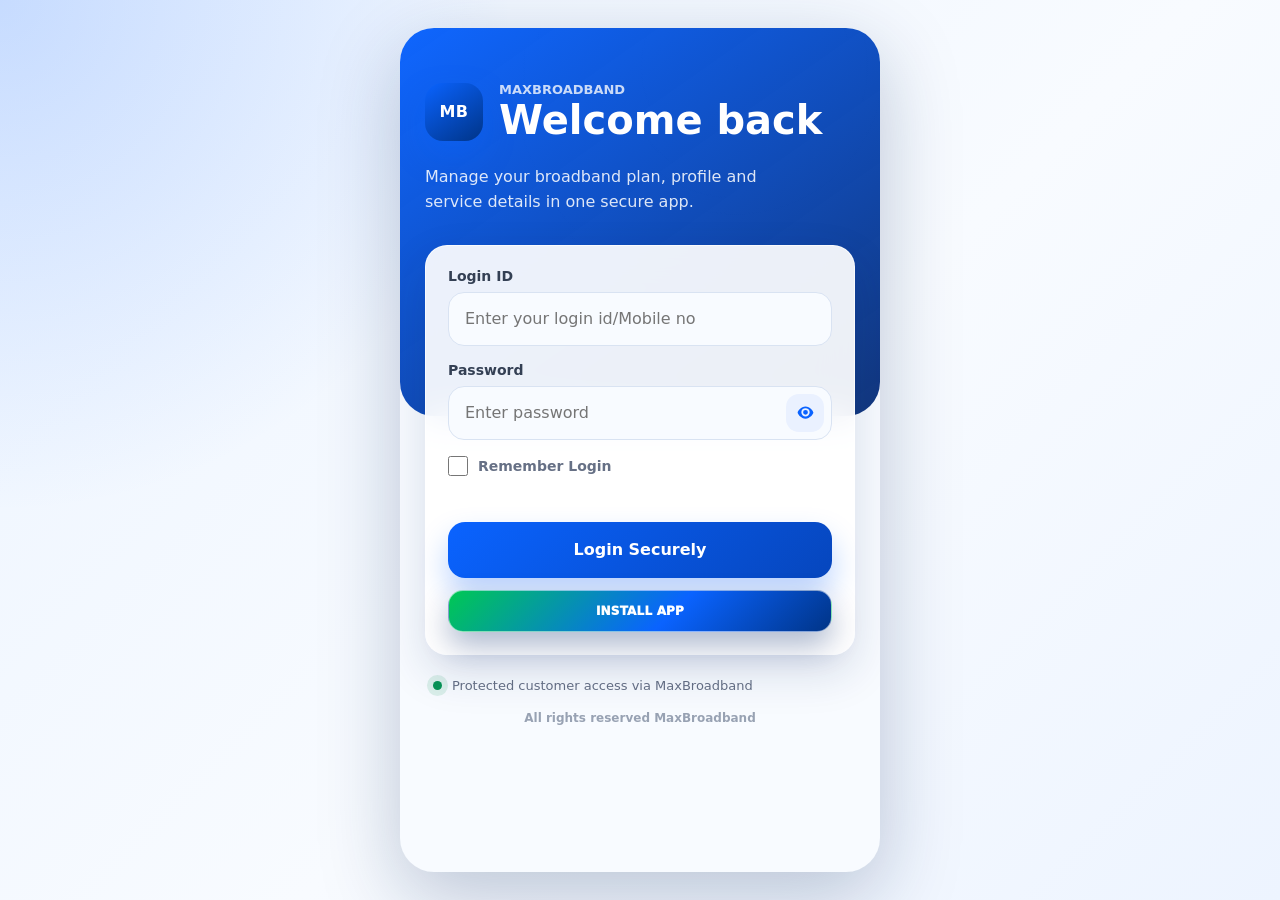
==== commit 56a98244: "Add files via upload" ====
--- a/app/index.html
+++ b/app/index.html
@@ -1,4 +1,4 @@
-<!DOCTYPE html>
+﻿<!DOCTYPE html>
 <html lang="en">
 <head>
     <meta charset="UTF-8">
@@ -63,6 +63,8 @@
                         <span>Login Securely</span>
                         <span class="btn-spinner" aria-hidden="true"></span>
                     </button>
+
+                    <button class="install-btn login-install-btn" id="loginInstallButton" type="button">Install App</button>
                 </form>
 
                 <div class="trust-strip">
@@ -84,7 +86,10 @@
                     <p class="customer-id" id="headerCustomerId">ID</p>
                 </div>
                 <div class="header-actions">
-                    <button class="install-btn" id="installButton" type="button">Install</button>
+                    <button class="install-btn" id="installButton" type="button">Install App</button>
+                    <button class="refresh-btn" id="refreshButton" type="button" aria-label="Refresh account data">
+                        <svg viewBox="0 0 24 24" aria-hidden="true"><path d="M17.7 6.3A8 8 0 1 0 20 12h-2a6 6 0 1 1-1.8-4.2L13 11h8V3l-3.3 3.3Z"/></svg>
+                    </button>
                     <button class="logout-btn" id="logoutButton" type="button">Logout</button>
                     <button class="avatar" id="avatar" type="button" aria-label="Customer account">MB</button>
                 </div>
@@ -98,9 +103,23 @@
                 <span class="status-badge" id="statusBadge">-</span>
             </div>
 
+            <article class="expiry-warning" id="expiryWarning" hidden>
+                <div class="warning-icon" aria-hidden="true">!</div>
+                <div>
+                    <p class="warning-kicker">Recharge Required</p>
+                    <h3 id="warningTitle">Recharge Required</h3>
+                    <p id="warningMessage">Your broadband plan needs payment to keep the service running.</p>
+                    <div class="warning-amount">
+                        <span>Outstanding Amount</span>
+                        <strong id="warningAmount">Rs. 0</strong>
+                    </div>
+                    <button class="warning-action" id="rechargeNowButton" type="button">Recharge Now</button>
+                </div>
+            </article>
+
             <div class="success-toast" id="successToast" role="status">
                 <span class="checkmark"></span>
-                Login successful
+                <span id="toastText">Login successful</span>
             </div>
 
             <section class="tab-panel is-active" id="profileTab" aria-labelledby="profileNav">
@@ -127,10 +146,62 @@
                 <div class="cards-grid" id="planCards"></div>
             </section>
 
+            <section class="tab-panel" id="rechargeTab" aria-labelledby="rechargeNav">
+                <div class="section-heading">
+                    <p>Payment</p>
+                    <h3>Recharge</h3>
+                </div>
+                <article class="recharge-card" id="rechargeCard" hidden>
+                    <div class="recharge-card-bg"></div>
+                    <div class="recharge-head">
+                        <div>
+                            <p>Recharge Amount</p>
+                            <h3 id="rechargeAmount">Rs. 0</h3>
+                        </div>
+                        <span class="recharge-chip" id="rechargeStatus">Required</span>
+                    </div>
+                    <div class="qr-frame">
+                        <div class="qr-loader" id="qrLoader"></div>
+                        <div class="qr-code" id="qrCode" aria-label="UPI payment QR code"></div>
+                    </div>
+                    <div class="barcode-text" id="barcodeText">MaxBroadband Recharge</div>
+                    <div class="upi-apps" aria-label="Supported UPI apps">
+                        <button class="app-chip" type="button" data-upi-app="PhonePe" aria-label="Pay with PhonePe">
+                            <b class="app-icon phonepe">P</b>
+                            <span>PhonePe</span>
+                        </button>
+                        <button class="app-chip" type="button" data-upi-app="Google Pay" aria-label="Pay with Google Pay">
+                            <b class="app-icon gpay" aria-hidden="true"><i>G</i><em>Pay</em></b>
+                            <span>Google Pay</span>
+                        </button>
+                        <button class="app-chip" type="button" data-upi-app="Paytm" aria-label="Pay with Paytm">
+                            <b class="app-icon paytm">P</b>
+                            <span>Paytm</span>
+                        </button>
+                        <button class="app-chip" type="button" data-upi-app="BHIM" aria-label="Pay with BHIM">
+                            <b class="app-icon bhim">B</b>
+                            <span>BHIM</span>
+                        </button>
+                    </div>
+                    <div class="recharge-actions">
+                        <button class="copy-btn" id="copyUpiButton" type="button">Copy UPI ID</button>
+                    </div>
+                    <div class="payment-instructions">
+                        <h4>Payment Instructions</h4>
+                        <ul>
+                            <li>Scan QR using any UPI app.</li>
+                            <li>Tap any payment app above to continue payment.</li>
+                            <li>Payment usually updates within a few minutes.</li>
+                        </ul>
+                    </div>
+                    <p class="support-note" id="paymentNote">Share payment screenshot on mobile no - 9793322110</p>
+                </article>
+            </section>
+
             <div class="empty-state" id="emptyState">
                 <div class="empty-icon">!</div>
-                <h3>No details found</h3>
-                <p>Your account is connected, but these details are not available yet.</p>
+                <h3>Account details are being prepared</h3>
+                <p>Your login is valid, but some customer details are not available yet. Please check again shortly.</p>
             </div>
 
             <nav class="bottom-nav" aria-label="Primary navigation">
@@ -141,6 +212,11 @@
                 <button class="nav-btn" id="planNav" type="button" data-tab="planTab">
                     <svg viewBox="0 0 24 24" aria-hidden="true"><path d="M5 4h14a2 2 0 0 1 2 2v12a2 2 0 0 1-2 2H5a2 2 0 0 1-2-2V6a2 2 0 0 1 2-2Zm2 4v2h10V8H7Zm0 4v2h7v-2H7Z"/></svg>
                     <span>My Plan</span>
+                </button>
+                <button class="nav-btn recharge-nav" id="rechargeNav" type="button" data-tab="rechargeTab" hidden>
+                    <span class="nav-badge" aria-label="Recharge required">!</span>
+                    <svg viewBox="0 0 24 24" aria-hidden="true"><path d="M4 6a2 2 0 0 1 2-2h12a2 2 0 0 1 2 2v2H4V6Zm0 4h16v8a2 2 0 0 1-2 2H6a2 2 0 0 1-2-2v-8Zm3 4v2h6v-2H7Z"/></svg>
+                    <span>Recharge</span>
                 </button>
             </nav>
         </section>
@@ -173,3 +249,4 @@
     <script src="js/app.js" defer></script>
 </body>
 </html>
+
--- a/app/css/style.css
+++ b/app/css/style.css
@@ -11,6 +11,8 @@
     --success-bg: #dcfae6;
     --danger: #d92d20;
     --danger-bg: #fee4e2;
+    --warning: #f79009;
+    --warning-bg: #fff4e5;
     --shadow: 0 18px 45px rgba(13, 45, 101, .14);
     --radius: 22px;
     --safe-bottom: env(safe-area-inset-bottom, 0px);
@@ -358,7 +360,12 @@
     align-items: center;
     gap: 16px;
     margin: 8px 0 22px;
-    color: #fff;
+    padding: 12px;
+    color: #fff;
+    background: linear-gradient(135deg, rgba(255, 255, 255, .16), rgba(255, 255, 255, .06));
+    border: 1px solid rgba(255, 255, 255, .16);
+    border-radius: 24px;
+    backdrop-filter: blur(12px);
 }
 
 .greeting {
@@ -378,7 +385,7 @@
 .customer-id {
     margin-top: 7px;
     color: rgba(255, 255, 255, .72);
-    font-size: 13px;
+    font-size: 12px;
     font-weight: 800;
 }
 
@@ -397,7 +404,8 @@
 .header-actions {
     display: flex;
     align-items: center;
-    gap: 10px;
+    gap: 8px;
+    flex: 0 0 auto;
 }
 
 .logout-btn {
@@ -415,20 +423,71 @@
 
 .install-btn {
     display: none;
-    min-height: 38px;
-    padding: 0 13px;
-    color: #0a63ff;
-    background: rgba(255, 255, 255, .92);
-    border-radius: 13px;
-    box-shadow: 0 10px 22px rgba(0, 37, 107, .16);
+    min-height: 42px;
+    padding: 0 16px;
+    color: #fff;
+    background: linear-gradient(135deg, #00c853, #0a63ff 58%, #003487);
+    border: 1px solid rgba(255, 255, 255, .52);
+    border-radius: 15px;
+    box-shadow: 0 14px 30px rgba(0, 37, 107, .32), 0 0 0 0 rgba(0, 200, 83, .46);
     font-size: 12px;
     font-weight: 950;
     cursor: pointer;
+    text-transform: uppercase;
+    letter-spacing: .2px;
+    animation: installPulse 1.55s ease-in-out infinite;
 }
 
 .install-btn.is-visible {
     display: inline-flex;
     align-items: center;
+    justify-content: center;
+}
+
+.login-install-btn {
+    width: 100%;
+    margin-top: 12px;
+}
+
+.login-install-btn.is-visible {
+    display: flex;
+}
+
+.header-actions .install-btn {
+    min-height: 38px;
+    padding: 0 10px;
+    border-radius: 13px;
+    font-size: 11px;
+    white-space: nowrap;
+}
+
+.refresh-btn {
+    display: grid;
+    place-items: center;
+    width: 40px;
+    height: 40px;
+    min-width: 40px;
+    color: #fff;
+    background: rgba(255, 255, 255, .18);
+    border: 1px solid rgba(255, 255, 255, .28);
+    border-radius: 14px;
+    cursor: pointer;
+    box-shadow: 0 10px 22px rgba(0, 37, 107, .16);
+    backdrop-filter: blur(12px);
+    transition: transform .16s ease, background .16s ease, box-shadow .16s ease;
+}
+
+.refresh-btn svg {
+    width: 20px;
+    height: 20px;
+}
+
+.refresh-btn:active {
+    transform: scale(.96);
+}
+
+.refresh-btn.is-loading svg {
+    animation: spin .75s linear infinite;
 }
 
 .install-overlay {
@@ -525,6 +584,101 @@
     box-shadow: var(--shadow);
 }
 
+.expiry-warning {
+    display: grid;
+    grid-template-columns: 44px 1fr;
+    gap: 13px;
+    margin: -2px 0 18px;
+    padding: 16px;
+    color: #7a2e0e;
+    background:
+        linear-gradient(135deg, rgba(255, 250, 235, .96), rgba(255, 244, 229, .96)),
+        radial-gradient(circle at top right, rgba(247, 144, 9, .22), transparent 10rem);
+    border: 1px solid rgba(247, 144, 9, .22);
+    border-radius: var(--radius);
+    box-shadow: 0 16px 36px rgba(122, 46, 14, .12);
+    animation: tabIn .28s ease both;
+}
+
+.expiry-warning[hidden] {
+    display: none;
+}
+
+.warning-icon {
+    display: grid;
+    place-items: center;
+    width: 44px;
+    height: 44px;
+    color: #fff;
+    background: linear-gradient(135deg, #f79009, #dc6803);
+    border-radius: 15px;
+    font-weight: 950;
+}
+
+.expiry-warning h3 {
+    font-size: 17px;
+    line-height: 1.25;
+}
+
+.warning-kicker {
+    margin: 0 0 4px;
+    color: #b54708;
+    font-size: 12px;
+    font-weight: 950;
+    text-transform: uppercase;
+}
+
+.expiry-warning p {
+    margin-top: 5px;
+    color: #93370d;
+    font-size: 13px;
+    line-height: 1.45;
+    font-weight: 750;
+}
+
+.expiry-warning .warning-kicker {
+    margin-top: 0;
+    color: #b54708;
+}
+
+.warning-amount {
+    width: fit-content;
+    margin-top: 12px;
+    padding: 9px 12px;
+    background: rgba(255, 255, 255, .7);
+    border: 1px solid rgba(247, 144, 9, .18);
+    border-radius: 15px;
+}
+
+.warning-amount span {
+    display: block;
+    color: #b54708;
+    font-size: 11px;
+    font-weight: 900;
+    text-transform: uppercase;
+}
+
+.warning-amount strong {
+    display: block;
+    margin-top: 2px;
+    color: #7a2e0e;
+    font-size: 20px;
+    line-height: 1;
+}
+
+.warning-action {
+    min-height: 42px;
+    margin-top: 12px;
+    padding: 0 16px;
+    color: #fff;
+    background: linear-gradient(135deg, #f79009, #dc6803);
+    border-radius: 14px;
+    font-size: 13px;
+    font-weight: 950;
+    cursor: pointer;
+    box-shadow: 0 12px 24px rgba(247, 144, 9, .24);
+}
+
 .status-card p,
 .plan-hero p,
 .section-heading p {
@@ -547,6 +701,307 @@
     color: var(--muted);
     font-size: 13px;
     font-weight: 850;
+}
+
+.recharge-card {
+    position: relative;
+    margin-bottom: 18px;
+    padding: 16px;
+    overflow: hidden;
+    color: #fff;
+    background: linear-gradient(145deg, #083b98, #0a63ff);
+    border: 1px solid rgba(255, 255, 255, .22);
+    border-radius: 26px;
+    box-shadow: 0 20px 46px rgba(10, 99, 255, .24);
+    animation: tabIn .32s ease both;
+}
+
+.recharge-card-bg {
+    position: absolute;
+    inset: 0;
+    background:
+        radial-gradient(circle at 84% 8%, rgba(255, 255, 255, .24), transparent 9rem),
+        linear-gradient(180deg, rgba(255, 255, 255, .08), rgba(255, 255, 255, 0));
+    pointer-events: none;
+}
+
+.recharge-card > *:not(.recharge-card-bg) {
+    position: relative;
+    z-index: 1;
+}
+
+.recharge-head {
+    display: flex;
+    align-items: flex-start;
+    justify-content: space-between;
+    gap: 12px;
+    margin-bottom: 12px;
+}
+
+.recharge-head p {
+    color: rgba(255, 255, 255, .78);
+    font-size: 13px;
+    font-weight: 900;
+    text-transform: uppercase;
+}
+
+.recharge-head h3 {
+    margin-top: 4px;
+    font-size: 40px;
+    line-height: 1;
+    letter-spacing: 0;
+}
+
+.recharge-chip {
+    display: inline-flex;
+    align-items: center;
+    justify-content: center;
+    min-height: 32px;
+    padding: 0 12px;
+    color: #0a63ff;
+    background: rgba(255, 255, 255, .94);
+    border-radius: 999px;
+    font-size: 12px;
+    font-weight: 950;
+}
+
+.qr-frame {
+    position: relative;
+    display: grid;
+    place-items: center;
+    width: min(100%, 192px);
+    aspect-ratio: 1;
+    margin: 0 auto 10px;
+    padding: 10px;
+    background: rgba(255, 255, 255, .96);
+    border: 1px solid rgba(255, 255, 255, .8);
+    border-radius: 24px;
+    box-shadow: 0 16px 34px rgba(0, 24, 77, .22);
+}
+
+.barcode-text {
+    width: fit-content;
+    max-width: 100%;
+    margin: 0 auto 10px;
+    padding: 7px 11px;
+    color: #dbeafe;
+    background: rgba(255, 255, 255, .12);
+    border: 1px solid rgba(255, 255, 255, .18);
+    border-radius: 999px;
+    font-size: 13px;
+    font-weight: 850;
+    line-height: 1.35;
+    text-align: center;
+    overflow-wrap: anywhere;
+}
+
+.upi-apps {
+    display: grid;
+    grid-template-columns: repeat(4, 1fr);
+    gap: 7px;
+    margin-bottom: 12px;
+}
+
+.app-chip {
+    display: grid;
+    place-items: center;
+    gap: 4px;
+    min-height: 52px;
+    padding: 6px 4px;
+    color: #101828;
+    background: rgba(255, 255, 255, .96);
+    border: 1px solid rgba(255, 255, 255, .6);
+    border-radius: 14px;
+    font-size: 11px;
+    font-weight: 950;
+    cursor: pointer;
+    box-shadow: 0 8px 16px rgba(0, 24, 77, .12);
+    transition: transform .16s ease, box-shadow .16s ease;
+}
+
+.app-chip:active {
+    transform: scale(.97);
+}
+
+.app-chip span {
+    color: #101828;
+    font-size: 11px;
+    font-weight: 950;
+    line-height: 1;
+}
+
+.app-icon {
+    display: grid;
+    place-items: center;
+    width: 24px;
+    height: 24px;
+    color: #fff;
+    border-radius: 9px;
+    font-size: 13px;
+    line-height: 1;
+}
+
+.phonepe {
+    background: linear-gradient(135deg, #6739b7, #3d168f);
+}
+
+.gpay {
+    width: auto;
+    min-width: 43px;
+    padding: 0 6px;
+    gap: 2px;
+    grid-auto-flow: column;
+    color: #202124;
+    background: #fff;
+    border: 1px solid #dadce0;
+    border-radius: 9px;
+    font-family: Arial, Helvetica, sans-serif;
+}
+
+.gpay i {
+    color: #4285f4;
+    font-style: normal;
+    font-weight: 950;
+}
+
+.gpay em {
+    color: #202124;
+    font-size: 10px;
+    font-style: normal;
+    font-weight: 800;
+}
+
+.paytm {
+    background: linear-gradient(135deg, #00baf2, #002970);
+}
+
+.bhim {
+    background: linear-gradient(135deg, #ff9933, #138808);
+}
+
+.qr-code {
+    display: grid;
+    place-items: center;
+    width: 100%;
+    height: 100%;
+    color: var(--muted);
+    font-size: 14px;
+    font-weight: 900;
+    text-align: center;
+    opacity: 0;
+    transform: scale(.97);
+    transition: opacity .25s ease, transform .25s ease;
+}
+
+.qr-code.is-ready {
+    opacity: 1;
+    transform: scale(1);
+}
+
+.qr-code svg,
+.qr-code canvas {
+    width: 100%;
+    height: 100%;
+    border-radius: 12px;
+    image-rendering: pixelated;
+}
+
+.qr-loader {
+    position: absolute;
+    width: 34px;
+    height: 34px;
+    border: 4px solid rgba(10, 99, 255, .16);
+    border-top-color: var(--brand);
+    border-radius: 50%;
+    animation: spin .8s linear infinite;
+}
+
+.qr-loader.is-hidden {
+    display: none;
+}
+
+.payment-note {
+    margin: 0 auto 16px;
+    color: rgba(255, 255, 255, .82);
+    font-size: 13px;
+    font-weight: 750;
+    line-height: 1.45;
+    text-align: center;
+}
+
+.payment-instructions {
+    margin-top: 12px;
+    padding: 12px;
+    color: rgba(255, 255, 255, .86);
+    background: rgba(255, 255, 255, .1);
+    border: 1px solid rgba(255, 255, 255, .16);
+    border-radius: 18px;
+}
+
+.payment-instructions h4 {
+    margin-bottom: 8px;
+    color: #fff;
+    font-size: 14px;
+}
+
+.payment-instructions ul,
+.support-note {
+    color: rgba(255, 255, 255, .82);
+    font-size: 13px;
+    line-height: 1.45;
+}
+
+.payment-instructions ul {
+    display: grid;
+    gap: 5px;
+    padding-left: 18px;
+}
+
+.support-note {
+    margin-top: 10px;
+    padding: 12px 14px;
+    color: #fff;
+    background: linear-gradient(135deg, #f79009, #dc6803);
+    border: 1px solid rgba(255, 255, 255, .42);
+    border-radius: 18px;
+    text-align: center;
+    font-weight: 950;
+    box-shadow: 0 14px 28px rgba(247, 144, 9, .26), inset 0 1px 0 rgba(255, 255, 255, .24);
+    animation: supportGlow 1.15s ease-in-out infinite;
+}
+
+.recharge-actions {
+    display: grid;
+    grid-template-columns: 1fr;
+    gap: 9px;
+}
+
+.copy-btn {
+    min-height: 56px;
+    padding: 0 12px;
+    border-radius: 16px;
+    font-size: 14px;
+    font-weight: 950;
+    cursor: pointer;
+    transition: transform .16s ease, box-shadow .16s ease, background .16s ease;
+}
+
+.copy-btn:active,
+.warning-action:active {
+    transform: scale(.98);
+}
+
+.copy-btn {
+    color: var(--brand);
+    background: #fff;
+    border: 1px solid rgba(255, 255, 255, .55);
+    box-shadow: 0 12px 24px rgba(0, 24, 77, .2);
+}
+
+@media (max-width: 360px) {
+    .recharge-actions {
+        grid-template-columns: 1fr;
+    }
 }
 
 .status-badge {
@@ -573,6 +1028,12 @@
     background: var(--danger-bg);
 }
 
+.status-badge.required,
+.recharge-chip.required {
+    color: #b54708;
+    background: var(--warning-bg);
+}
+
 .section-heading {
     margin: 22px 2px 12px;
 }
@@ -594,6 +1055,22 @@
 .cards-grid {
     display: grid;
     gap: 12px;
+}
+
+.detail-group {
+    display: grid;
+    gap: 10px;
+}
+
+.detail-group + .detail-group {
+    margin-top: 8px;
+}
+
+.detail-group h4 {
+    margin: 4px 2px 0;
+    color: #344054;
+    font-size: 14px;
+    font-weight: 950;
 }
 
 .detail-card {
@@ -649,6 +1126,10 @@
     box-shadow: 0 -14px 34px rgba(20, 56, 108, .12);
     transform: translateX(-50%);
     backdrop-filter: blur(18px);
+}
+
+.bottom-nav.has-recharge {
+    grid-template-columns: repeat(3, 1fr);
 }
 
 .nav-btn {
@@ -668,6 +1149,37 @@
     transition: background .2s ease, color .2s ease, transform .2s ease;
 }
 
+.bottom-nav.has-recharge .nav-btn {
+    gap: 5px;
+    font-size: 12px;
+}
+
+.bottom-nav.has-recharge .nav-btn svg {
+    width: 19px;
+    height: 19px;
+}
+
+.nav-btn[hidden] {
+    display: none;
+}
+
+.nav-badge {
+    position: absolute;
+    top: 6px;
+    right: 12px;
+    display: grid;
+    place-items: center;
+    width: 18px;
+    height: 18px;
+    color: #fff;
+    background: linear-gradient(135deg, #f79009, #dc6803);
+    border: 2px solid #fff;
+    border-radius: 50%;
+    font-size: 10px;
+    line-height: 1;
+    animation: badgePulse 1.8s ease-in-out infinite;
+}
+
 .nav-btn.is-active {
     color: #fff;
     background: linear-gradient(135deg, #0a63ff, #0646bd);
@@ -692,18 +1204,27 @@
 }
 
 .success-toast {
-    display: none;
+    position: relative;
+    display: flex;
     align-items: center;
     gap: 9px;
     margin: -2px 0 8px;
+    padding: 10px 12px;
     color: var(--success);
+    background: rgba(220, 250, 230, .92);
+    border: 1px solid rgba(7, 148, 85, .18);
+    border-radius: 16px;
     font-size: 14px;
     font-weight: 900;
+    opacity: 0;
+    transform: translateY(-8px) scale(.98);
+    pointer-events: none;
+    transition: opacity .22s ease, transform .22s ease;
 }
 
 .success-toast.is-visible {
-    display: flex;
-    animation: tabIn .3s ease both;
+    opacity: 1;
+    transform: translateY(0) scale(1);
 }
 
 .checkmark {
@@ -851,3 +1372,36 @@
         transform: translateY(0) scale(1);
     }
 }
+
+@keyframes badgePulse {
+    0%, 100% {
+        transform: scale(1);
+        box-shadow: 0 0 0 0 rgba(247, 144, 9, .3);
+    }
+    50% {
+        transform: scale(1.08);
+        box-shadow: 0 0 0 6px rgba(247, 144, 9, 0);
+    }
+}
+
+@keyframes supportGlow {
+    0%, 100% {
+        box-shadow: 0 14px 28px rgba(247, 144, 9, .26), 0 0 0 0 rgba(247, 144, 9, .48), inset 0 1px 0 rgba(255, 255, 255, .24);
+        transform: scale(1);
+    }
+    50% {
+        box-shadow: 0 16px 32px rgba(247, 144, 9, .36), 0 0 0 8px rgba(247, 144, 9, 0), inset 0 1px 0 rgba(255, 255, 255, .3);
+        transform: scale(1.018);
+    }
+}
+
+@keyframes installPulse {
+    0%, 100% {
+        box-shadow: 0 14px 30px rgba(0, 37, 107, .32), 0 0 0 0 rgba(0, 200, 83, .46);
+        transform: translateY(0);
+    }
+    50% {
+        box-shadow: 0 18px 34px rgba(0, 37, 107, .38), 0 0 0 8px rgba(0, 200, 83, 0);
+        transform: translateY(-1px);
+    }
+}
